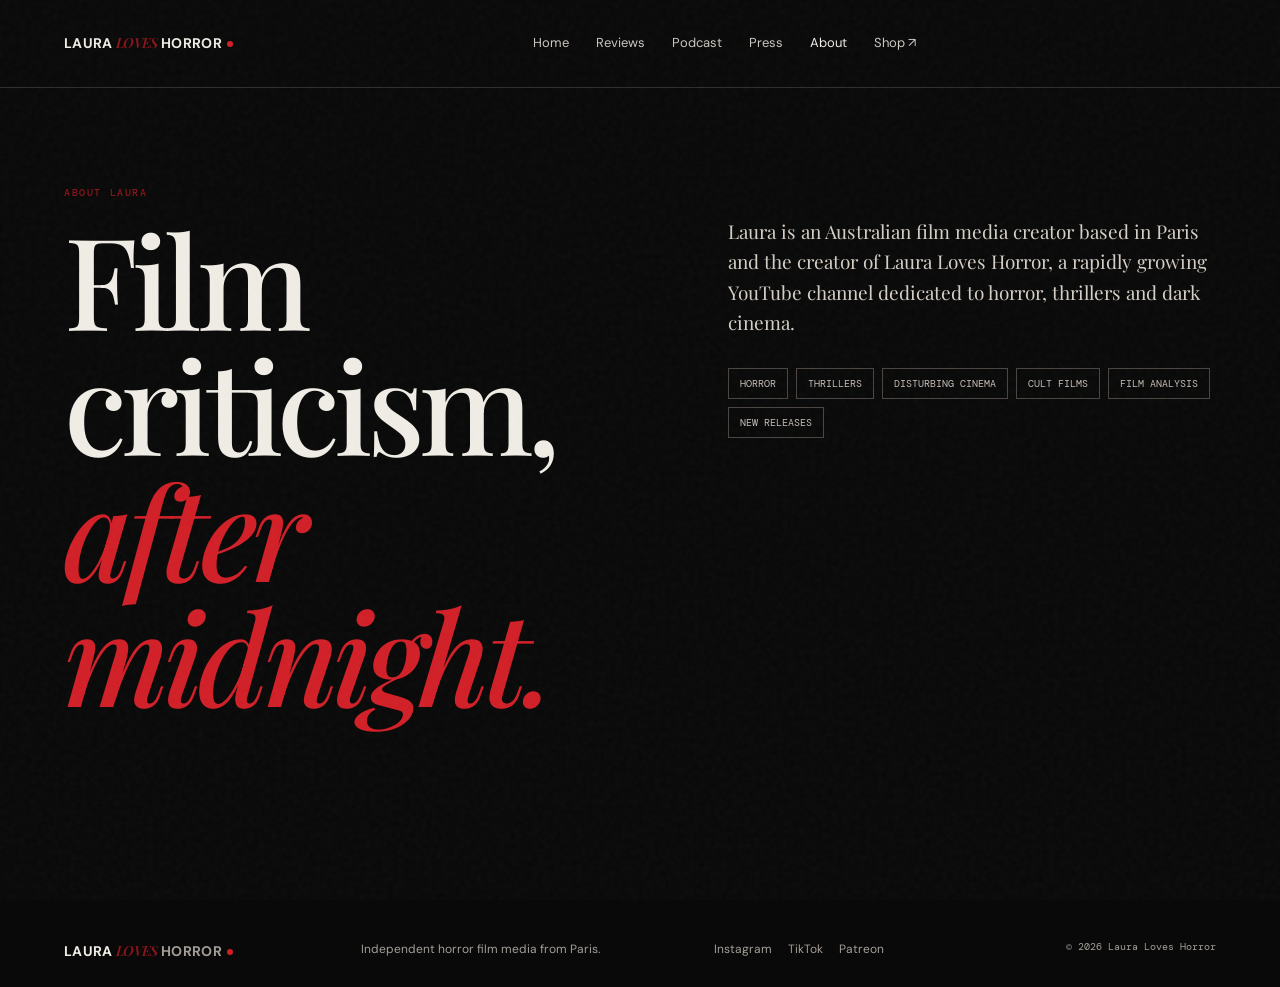
==== about.html @ fd64db57 "Add new site pages and review updates" ====
<!doctype html><html lang="en"><head><meta charset="UTF-8"/><meta name="viewport" content="width=device-width,initial-scale=1.0"/><meta name="theme-color" content="#090909"/><title>About Laura | Laura Loves Horror</title><link rel="preconnect" href="https://fonts.googleapis.com"/><link rel="preconnect" href="https://fonts.gstatic.com" crossorigin/><link href="https://fonts.googleapis.com/css2?family=DM+Mono:wght@400;500&family=DM+Sans:opsz,wght@9..40,400;9..40,500;9..40,600;9..40,700&family=Playfair+Display:ital,wght@0,500;0,600;0,700;1,500&display=swap" rel="stylesheet"/><link rel="stylesheet" href="styles.css"/><link rel="stylesheet" href="extra.css"/><link rel="stylesheet" href="updates.css"/></head><body><div class="grain"></div><header class="site-header page-header"><a href="index.html" class="brand"><span class="brand-laura">LAURA</span> <span class="brand-loves">LOVES</span> HORROR<i></i></a><button class="menu-toggle" aria-label="Open menu" aria-expanded="false"><span></span><span></span></button><nav class="main-nav"><a href="index.html">Home</a><a href="reviews.html">Reviews</a><a href="podcast.html">Podcast</a><a href="press.html">Press</a><a class="active" href="about.html">About</a><a data-shop-link href="#">Shop ↗</a></nav></header><main class="page-main"><section class="about-page section-shell"><p class="eyebrow">About Laura</p><div class="about-page-grid"><h1>Film criticism,<br/><em>after midnight.</em></h1><div><p data-edit="about-bio">Laura is an Australian film media creator based in Paris and the creator of Laura Loves Horror, a rapidly growing YouTube channel dedicated to horror, thrillers and dark cinema.</p><div class="topic-list"><span>Horror</span><span>Thrillers</span><span>Disturbing cinema</span><span>Cult films</span><span>Film analysis</span><span>New releases</span></div></div></div></section></main><footer><a class="brand" href="index.html"><span class="brand-laura">LAURA</span> <span class="brand-loves">LOVES</span> HORROR<i></i></a><p>Independent horror film media from Paris.</p><div class="socials"><a href="https://www.instagram.com/lauraloveshorrors/" target="_blank" rel="noreferrer">Instagram</a><a href="https://www.tiktok.com/@lauraloveshorror" target="_blank" rel="noreferrer">TikTok</a><a href="https://www.patreon.com/cw/LauraLovesHorror" target="_blank" rel="noreferrer">Patreon</a></div><small>© 2026 Laura Loves Horror</small></footer><script type="module" src="app.js"></script></body></html>
---- styles.css ----
:root{--ink:#090909;--charcoal:#121212;--line:#302d2d;--paper:#f0ede6;--muted:#a39e97;--red:#bb1219;--red-hot:#d21f27;--serif:'Playfair Display',Georgia,serif;--sans:'DM Sans',Arial,sans-serif;--mono:'DM Mono',monospace}*{box-sizing:border-box}html{scroll-behavior:smooth}body{margin:0;background:var(--ink);color:var(--paper);font:16px/1.55 var(--sans)}a{color:inherit;text-decoration:none}.grain{position:fixed;inset:0;pointer-events:none;z-index:10;opacity:.045;background-image:url("data:image/svg+xml,%3Csvg viewBox='0 0 180 180' xmlns='http://www.w3.org/2000/svg'%3E%3Cfilter id='n'%3E%3CfeTurbulence type='fractalNoise' baseFrequency='.9' numOctaves='4' stitchTiles='stitch'/%3E%3C/filter%3E%3Crect width='100%25' height='100%25' filter='url(%23n)' opacity='.8'/%3E%3C/svg%3E")}.site-header{position:absolute;z-index:3;top:0;width:100%;height:88px;display:flex;align-items:center;padding:0 5vw;border-bottom:1px solid #ffffff26}.brand{font-weight:700;letter-spacing:.02em;font-size:14px;white-space:nowrap}.brand span{color:var(--red-hot)}.brand i{display:inline-block;width:6px;height:6px;background:var(--red-hot);border-radius:50%;margin:0 0 1px 5px}.main-nav{display:flex;gap:27px;margin:auto;font-size:13px}.main-nav a{color:#ccc7c0}.main-nav a:hover,.main-nav .active{color:var(--paper)}.header-contact{font-size:12px;text-transform:uppercase;letter-spacing:.09em;font-weight:600}.header-contact b{color:var(--red-hot);font-size:18px;margin-left:4px}.menu-toggle{display:none}.section-shell{padding:110px 5vw;max-width:1540px;margin:auto}.section-anchor{scroll-margin-top:0}.eyebrow{font:500 10px/1 var(--mono);text-transform:uppercase;letter-spacing:.16em;color:var(--red-hot);margin:0 0 18px}h1,h2{font-family:var(--serif);font-weight:500;line-height:.98;letter-spacing:-.045em;margin:0}h1{font-size:clamp(64px,10vw,157px)}h1 em,h2 em{font-style:italic;color:var(--red-hot)}h2{font-size:clamp(40px,5.4vw,76px)}.hero{height:min(850px,100svh);min-height:680px;position:relative;overflow:hidden;display:flex;align-items:center}.hero-image{position:absolute;inset:0;background:linear-gradient(90deg,#070707 10%,#08080800 66%),linear-gradient(0deg,#090909 0%,transparent 27%),url('https://images.unsplash.com/photo-1509281373149-e957c6296406?auto=format&fit=crop&w=2000&q=85') center/cover;filter:saturate(.4) contrast(1.13)}.hero-shade{position:absolute;inset:0;background:radial-gradient(circle at 60% 54%,#a1171b2e,transparent 29%)}.hero-content{position:relative;z-index:1;margin-left:10.5vw;max-width:690px;padding-top:85px}.hero-tagline{font:500 clamp(20px,2vw,28px)/1.15 var(--serif);margin:25px 0}.hero-copy{color:#c9c3bb;max-width:440px;font-size:15px;line-height:1.6}.button-row{display:flex;gap:12px;margin-top:32px}.button{display:inline-flex;align-items:center;justify-content:center;gap:20px;min-height:48px;padding:0 19px;text-transform:uppercase;letter-spacing:.1em;font-size:10px;font-weight:700;border:1px solid transparent;transition:.2s}.button span{font-size:18px;font-weight:400}.button-primary{background:var(--red-hot);color:#fff}.button-primary:hover{background:#ec252d;transform:translateY(-2px)}.button-ghost{border-color:#ffffff66}.button-ghost:hover,.button-outline:hover{border-color:var(--red-hot);color:var(--red-hot)}.button-outline{border-color:#625a56}.hero-side-note{position:absolute;z-index:1;right:5vw;bottom:110px;border-left:1px solid var(--red-hot);padding:3px 0 4px 15px;width:140px;font-size:12px}.hero-side-note span{font:10px var(--mono);color:var(--red-hot);display:block;margin-bottom:7px}.hero-side-note b{font-weight:500;line-height:1.4}.scroll-cue{position:absolute;bottom:28px;left:5vw;z-index:1;text-transform:uppercase;font:10px var(--mono);letter-spacing:.11em;color:#b0aaa1}.scroll-cue span{font-size:17px;color:var(--red-hot);margin-left:10px}.section-top{display:flex;justify-content:space-between;align-items:end;margin-bottom:45px}.text-link{font-size:11px;text-transform:uppercase;letter-spacing:.1em;font-weight:700;border-bottom:1px solid var(--red-hot);padding-bottom:7px}.text-link span{color:var(--red-hot);font-size:17px;margin-left:10px}.video-grid{display:grid;grid-template-columns:1.3fr 1fr 1fr;gap:18px}.video-card{position:relative;min-height:300px;overflow:hidden;background:#25201f;padding:22px;display:flex;flex-direction:column;justify-content:end}.video-card:first-child{min-height:420px}.video-card::before{content:"";position:absolute;inset:0;background:linear-gradient(0deg,#050505ee,transparent 62%),var(--image) center/cover;filter:grayscale(.4);transition:.45s}.video-card:hover::before{transform:scale(1.04);filter:grayscale(0)}.card-content{position:relative}.video-meta,.review-meta{color:var(--red-hot);font:10px var(--mono);letter-spacing:.08em;text-transform:uppercase}.video-card h3{font:500 24px/1.1 var(--serif);margin:10px 0 0;max-width:330px}.video-card:not(:first-child) h3{font-size:19px}.play{position:absolute;top:18px;right:18px;width:39px;height:39px;border:1px solid #fff7;border-radius:50%;display:grid;place-items:center;padding-left:2px;z-index:1}.reviews-panel{background:var(--charcoal);border-top:1px solid #242121}.feature-review{min-height:520px;display:grid;grid-template-columns:36% 1fr;background:#1a1818}.review-art{position:relative;overflow:hidden;background:var(--image) center/cover}.review-art:after{content:"";position:absolute;inset:0;background:linear-gradient(90deg,transparent,#1a1818)}.review-content{padding:65px 8%;align-self:center;max-width:680px}.review-content h3{font:500 clamp(43px,5vw,70px)/1 var(--serif);margin:16px 0}.rating{color:var(--red-hot);font:18px var(--serif);margin:20px 0}.rating small{font:10px var(--mono);color:var(--muted);text-transform:uppercase;letter-spacing:.1em;margin-left:10px}.review-content p{color:#c1bbb4;max-width:540px}.review-content .button{margin-top:16px}.recommendations{padding-bottom:120px}.intro-note{max-width:280px;color:var(--muted);font-size:14px}.recommendation-grid{display:grid;grid-template-columns:repeat(4,1fr);gap:14px;margin-bottom:34px}.recommendation-card{border-top:1px solid #4c4441;padding:17px 0 24px;position:relative}.recommendation-card .number{font:10px var(--mono);color:var(--red-hot)}.recommendation-card h3{font:500 25px/1.06 var(--serif);margin:42px 0 8px}.recommendation-card p{font-size:12px;color:var(--muted);margin:0}.rec-visual{height:164px;margin-top:20px;background:var(--image) center/cover;filter:grayscale(.45) contrast(1.1);transition:.3s}.recommendation-card:hover .rec-visual{filter:grayscale(0)}.about-banner{min-height:530px;background:#a51419;position:relative;overflow:hidden;display:grid;grid-template-columns:40% 1fr;isolation:isolate}.about-image{background:linear-gradient(90deg,#a5141960,#a5141900),url('https://images.unsplash.com/photo-1534528741775-53994a69daeb?auto=format&fit=crop&w=1000&q=85') center 27%/cover;filter:grayscale(1) contrast(1.25)}.about-copy{padding:85px 10%;z-index:1;max-width:650px}.about-copy .eyebrow{color:#180707}.about-copy h2{font-size:clamp(48px,6vw,82px)}.about-copy h2 em{color:#180707}.about-copy>p{max-width:500px}.about-copy .text-link{border-color:#250606}.about-copy .text-link span{color:#210707}.big-word{position:absolute;font:500 32vw/.7 var(--serif);right:-1.5vw;bottom:-2vw;color:#ffffff0d;letter-spacing:-.1em;z-index:-1}.youtube-section{background:#080808 url("data:image/svg+xml,%3Csvg viewBox='0 0 100 100' xmlns='http://www.w3.org/2000/svg'%3E%3Cpath d='M0 50h100M50 0v100' stroke='%23fff' stroke-opacity='.035'/%3E%3C/svg%3E");border-bottom:1px solid #292525}.youtube-intro{display:grid;grid-template-columns:1fr .58fr;gap:60px;align-items:end}.youtube-intro p{color:var(--muted);max-width:360px;margin:0}.youtube-intro .button{justify-self:start;margin-top:12px}.stats{display:grid;grid-template-columns:repeat(3,1fr);border-top:1px solid var(--line);margin-top:70px}.stats div{padding:28px 0;border-right:1px solid var(--line)}.stats div+div{padding-left:10%}.stats strong{display:block;font:500 clamp(40px,5vw,66px)/1 var(--serif);color:var(--red-hot)}.stats span{display:block;font:10px var(--mono);text-transform:uppercase;color:var(--muted);letter-spacing:.08em;margin-top:11px}.press-section{background:#f0ede6;color:#141313}.press-layout{display:grid;grid-template-columns:1fr 1fr;gap:11vw}.press-layout h2 em{color:var(--red)}.press-copy{max-width:480px;margin:30px 0;color:#554f49}.performance{padding-top:6px}.performance .eyebrow{color:var(--red)}.performance>div{border-top:1px solid #c7c0b7;padding:21px 0;display:flex;gap:27px;align-items:baseline}.performance b{font:500 43px/1 var(--serif);color:var(--red)}.performance span{font-size:13px;max-width:215px}.audience-line{font:10px var(--mono);line-height:1.7;text-transform:uppercase;letter-spacing:.08em;margin-top:38px}.audience-line span{color:#776e66}.events{border-bottom:1px solid var(--line)}.event-list{display:grid;grid-template-columns:1fr 1fr}.event{padding:30px 18px 30px 0;border-top:1px solid var(--line);display:grid;grid-template-columns:70px 1fr 80px;gap:15px}.event:nth-child(even){padding-left:18px;border-left:1px solid var(--line)}.event time{font:10px var(--mono);color:var(--red-hot)}.event h3{font:500 24px/1.05 var(--serif);margin:0 0 8px}.event p{font-size:12px;color:var(--muted);margin:0}.event .arrow{color:var(--red-hot);justify-self:end;font-size:20px}.about-page{padding-top:100px;padding-bottom:100px}.about-page-grid{display:grid;grid-template-columns:1.1fr 1fr;gap:10vw}.about-page-grid>div>p{font:19px/1.6 var(--serif);margin:0;color:#d5cfc6}.topic-list{display:flex;flex-wrap:wrap;gap:8px;margin-top:30px}.topic-list span{border:1px solid #4b4541;padding:8px 11px;font:10px var(--mono);text-transform:uppercase;color:#c6bdb6}.contact-section{background:#191616}.contact-layout{display:grid;grid-template-columns:.9fr 1.1fr;gap:12vw}.contact-layout>div>p:not(.eyebrow){color:var(--muted);max-width:350px;margin:28px 0}.email{font:500 17px var(--serif);border-bottom:1px solid var(--red-hot);padding-bottom:6px}.email span{color:var(--red-hot)}.contact-form{display:grid;grid-template-columns:1fr 1fr;gap:22px 18px}.contact-form label{font:10px var(--mono);text-transform:uppercase;letter-spacing:.08em;color:var(--muted)}.contact-form input,.contact-form select,.contact-form textarea{width:100%;border:0;border-bottom:1px solid #4d4642;background:transparent;color:var(--paper);font:14px var(--sans);padding:13px 0 10px;outline:none;border-radius:0}.contact-form select option{background:#191616}.contact-form textarea{height:74px;resize:vertical}.contact-form input:focus,.contact-form select:focus,.contact-form textarea:focus{border-color:var(--red-hot)}.full{grid-column:1/-1}.contact-form .button{justify-self:start;margin-top:6px}footer{padding:40px 5vw 24px;display:grid;grid-template-columns:1fr 1.2fr 1.2fr auto;align-items:start;gap:20px;color:var(--muted);font-size:12px}footer p{margin:0}.socials{display:flex;gap:16px}.socials a:hover{color:var(--red-hot)}footer small{font:10px var(--mono);white-space:nowrap}@media(max-width:760px){.site-header{height:68px;padding:0 20px}.main-nav,.header-contact{display:none}.menu-toggle{display:flex;margin-left:auto;width:33px;height:33px;align-items:center;justify-content:center;gap:5px;flex-direction:column;background:transparent;border:0}.menu-toggle span{display:block;height:1px;background:var(--paper);width:22px}.main-nav.open{display:flex;position:absolute;top:68px;left:0;width:100%;padding:22px 20px;background:#111;flex-direction:column;gap:18px;border-bottom:1px solid var(--line)}.hero{min-height:630px}.hero-content{margin-left:20px;padding-top:64px;margin-right:20px}.hero-side-note{display:none}.hero-copy{font-size:14px}.button-row{flex-wrap:wrap}.section-shell{padding:72px 20px}.section-top{gap:20px;align-items:end;margin-bottom:29px}.section-top .text-link{white-space:nowrap}.video-grid{grid-template-columns:1fr;gap:10px}.video-card,.video-card:first-child{min-height:275px}.video-card h3,.video-card:not(:first-child) h3{font-size:24px}.reviews-heading .text-link{display:none}.feature-review{grid-template-columns:1fr;min-height:0}.review-art{height:270px}.review-art:after{background:linear-gradient(0deg,#1a1818,transparent)}.review-content{padding:38px 26px 42px}.recommendations{padding-bottom:72px}.recommendations .section-top{display:block}.intro-note{margin-top:23px}.recommendation-grid{grid-template-columns:1fr 1fr;gap:10px}.recommendation-card h3{font-size:21px;margin-top:32px}.rec-visual{height:118px}.about-banner{grid-template-columns:1fr;min-height:610px}.about-image{height:250px}.about-copy{padding:53px 20px}.big-word{font-size:54vw;bottom:0}.youtube-intro{grid-template-columns:1fr;gap:20px}.youtube-intro .button{margin-top:3px}.stats{margin-top:48px;grid-template-columns:1fr}.stats div,.stats div+div{padding:19px 0;border-right:0;border-bottom:1px solid var(--line);padding-left:0}.stats strong{font-size:46px}.press-layout,.about-page-grid,.contact-layout{grid-template-columns:1fr;gap:46px}.press-layout{gap:52px}.events .section-top .text-link{display:none}.event-list{grid-template-columns:1fr}.event:nth-child(even){padding-left:0;border-left:0}.event{grid-template-columns:55px 1fr 22px}.about-page{padding-top:73px;padding-bottom:73px}.about-page-grid>div>p{font-size:17px}.contact-layout{gap:45px}.contact-form{grid-template-columns:1fr}.contact-form .full{grid-column:auto}footer{padding:35px 20px 25px;grid-template-columns:1fr 1fr;gap:20px}footer p{grid-column:1/-1}.socials{grid-column:1/-1;flex-wrap:wrap}footer small{grid-column:1/-1}.scroll-cue{left:20px}.hero-image{background-position:57% center}}
---- extra.css ----
.review-archive{border-bottom:1px solid var(--line)}.search{border-bottom:1px solid #554e49;display:flex;align-items:center;gap:9px;padding-bottom:8px;width:235px;color:var(--red-hot)}.search input{width:100%;background:transparent;border:0;outline:0;color:var(--paper);font:13px var(--sans)}.search input::placeholder{color:#817a73}.filter-row{display:flex;gap:8px;flex-wrap:wrap;margin-bottom:31px}.filter{border:1px solid #48413d;background:transparent;color:#c8c1bb;padding:8px 10px;font:10px var(--mono);text-transform:uppercase;letter-spacing:.04em;cursor:pointer;transition:.2s}.filter:hover,.filter.active{color:#fff;border-color:var(--red-hot);background:var(--red-hot)}.review-grid{display:grid;grid-template-columns:repeat(4,1fr);gap:14px}.archive-card{min-height:305px;padding:18px;display:flex;flex-direction:column;justify-content:end;position:relative;overflow:hidden;background:#1b1b1b}.archive-card:before{content:"";position:absolute;inset:0;background:linear-gradient(0deg,#090909f5,transparent 80%),var(--image) center/cover;filter:grayscale(.5);transition:.25s}.archive-card:hover:before{transform:scale(1.04);filter:grayscale(0)}.archive-card>*{position:relative}.archive-card .review-meta{margin:0}.archive-card h3{font:500 25px/1.05 var(--serif);margin:8px 0}.archive-card .rating{margin:0;font-size:14px}.watchlist-archive{background:#151313;border-top:1px solid #2c2725;border-bottom:1px solid #2c2725}.archive-intro{max-width:255px;color:var(--muted);font-size:13px;margin:0}.watchlist-grid{display:grid;grid-template-columns:repeat(3,1fr);border-top:1px solid #514945}.watchlist{padding:28px 20px 31px 0;border-bottom:1px solid #514945;min-height:210px;display:flex;flex-direction:column}.watchlist:nth-child(3n+2),.watchlist:nth-child(3n){padding-left:20px;border-left:1px solid #514945}.watchlist span{color:var(--red-hot);font:10px var(--mono)}.watchlist h3{font:500 29px/1.06 var(--serif);margin:32px 0 12px}.watchlist p{font-size:12px;color:var(--muted);margin:0;max-width:260px}@media(max-width:760px){.search{width:170px}.review-grid{grid-template-columns:1fr 1fr;gap:10px}.archive-card{min-height:240px;padding:13px}.archive-card h3{font-size:21px}.watchlist-grid{grid-template-columns:1fr}.watchlist,.watchlist:nth-child(3n+2),.watchlist:nth-child(3n){padding:23px 0;border-left:0;min-height:0}.watchlist h3{font-size:25px;margin:20px 0 9px}.archive-intro{display:none}}
.hero-image{background:#090909!important}.hero-shade{background:radial-gradient(circle at 82% 42%,#4d080c28,transparent 30%)!important}.video-grid{grid-template-columns:1.35fr 1fr 1fr}.video-embed{min-height:420px;background:#100d0d;border-top:2px solid #751015;display:flex;flex-direction:column}.video-embed iframe{width:100%;aspect-ratio:16/9;border:0;background:#000}.embed-caption{padding:18px 20px;display:flex;justify-content:space-between;align-items:center;margin-top:auto}.embed-caption .video-meta{margin:0}.embed-caption a{font:10px var(--mono);color:var(--paper);text-transform:uppercase;letter-spacing:.08em}.embed-caption a span{color:#8c151b;font-size:16px}.plain-video{background:#151313!important;border-top:1px solid #543235}.plain-video:before{display:none}.plain-video:nth-child(3){background:linear-gradient(145deg,#151313 0%,#240b0d 100%)!important}.plain-video:hover{background:#211517!important}.plain-video .play{border-color:#8c151b;color:#8c151b}.rec-visual{background:linear-gradient(145deg,#171313,#2b0d10)!important;filter:none!important}.rec-visual:after{content:'LLH';display:grid;place-items:center;height:100%;color:#7b1218;font:500 39px var(--serif);letter-spacing:-.1em}.archive-card{background:#151313!important;border-top:1px solid #4f2e30}.archive-card:before{display:none}.archive-card:nth-child(4n+2){background:#1d1011!important}.archive-card:nth-child(4n+3){background:#120f0f!important}.archive-card:nth-child(4n+4){background:#200d0f!important}.about-banner{background:#6b0d11}.about-image{filter:grayscale(1) contrast(1.25) brightness(.7)}.button-primary{background:#8c151b}.button-primary:hover{background:#a91a21}.filter:hover,.filter.active{border-color:#8c151b;background:#8c151b}.brand span,.eyebrow,.video-meta,.review-meta,.number,.watchlist span,.event time{color:#8c151b}.text-link span,.header-contact b,.scroll-cue span,.play,.event .arrow,.email span{color:#8c151b}.text-link,.email{border-color:#8c151b}.hero-side-note{border-color:#8c151b}.stats strong{color:#8c151b}@media(max-width:760px){.video-grid{grid-template-columns:1fr}.video-embed{min-height:0}.embed-caption{padding:14px}.embed-caption a{font-size:9px}.video-embed iframe{min-height:auto}}
.public-stat{grid-template-columns:220px;max-width:360px}.public-stat div{border-right:0}.podcast-section{background:#6b0d11;color:#f0ede6}.podcast-layout{display:grid;grid-template-columns:1.2fr .8fr;gap:10vw;align-items:end;min-height:410px}.podcast-kicker{font:12px var(--mono);text-transform:uppercase;letter-spacing:.1em;margin:0 0 18px}.podcast-section h2{font-size:clamp(54px,7vw,105px)}.podcast-section h2 em{color:#1a0708}.podcast-note{border-left:1px solid #2a0708;padding-left:23px;display:flex;flex-direction:column;gap:24px}.podcast-note>span:first-child{font:10px var(--mono);color:#250708}.podcast-note p{font:21px/1.4 var(--serif);margin:0}.coming-soon{font:10px var(--mono);letter-spacing:.15em;text-transform:uppercase;color:#240708}.shop-link{color:#e5ddd5!important}.shop-link:hover{color:#8c151b!important}@media(max-width:760px){.public-stat{grid-template-columns:1fr;max-width:none}.podcast-layout{grid-template-columns:1fr;gap:50px;min-height:0}.podcast-note{padding-left:17px}.podcast-note p{font-size:18px}}
---- updates.css ----
/* Personal portrait and final identity refinements. */
.about-image{background:linear-gradient(90deg,#6b0d1133,#6b0d1100),url('laura-portrait.png') center 28%/cover!important;filter:grayscale(1) contrast(1.13) brightness(.78)!important}.collaborate{color:#8c151b;font-size:clamp(58px,6vw,88px)}@media(max-width:760px){.about-image{background-position:center 22%!important}.collaborate{font-size:clamp(54px,15vw,72px)}}
.brand .brand-laura{color:var(--paper)}.brand .brand-loves{color:#8c151b}
/* 2026 editorial site update */
.brand .brand-loves{font-family:var(--serif);font-style:italic;font-weight:600;letter-spacing:-.04em}.page-header{position:relative;background:#090909}.page-main{min-height:65vh}.hero-image{background:#090909!important}.hero-portrait{position:absolute;inset:88px auto 0 5vw;width:31vw;background:linear-gradient(90deg,#090909 0%,transparent 28%),linear-gradient(0deg,#090909 0%,transparent 35%),url('laura-portrait.png') center top/cover no-repeat;filter:grayscale(1) contrast(1.08) brightness(.68);opacity:.56;mix-blend-mode:screen}.hero-content{margin-left:41vw;max-width:660px}.hero-shade{background:radial-gradient(circle at 72% 50%,#4d080c28,transparent 31%)!important}.review-archive{background:#090909;min-height:75vh}.archive-card:before{display:block;background:linear-gradient(0deg,#090909f2 0%,#09090916 72%),var(--image) center/cover!important;filter:grayscale(.35) contrast(1.05)!important}.archive-card:hover:before{filter:grayscale(0)!important}.letterboxd-callout{border-top:1px solid #463a38;margin-top:58px;padding-top:32px;display:flex;align-items:center;justify-content:space-between;gap:25px}.letterboxd-callout p{font:500 clamp(22px,3vw,35px)/1.1 var(--serif);margin:0;max-width:520px}.letterboxd-callout strong{color:#8c151b;font-weight:500}.podcast-page{min-height:calc(100vh - 88px);display:flex;align-items:center}.podcast-page h1{font-size:clamp(60px,9vw,140px)}.press-section .section-shell{min-height:calc(100vh - 88px);align-content:center}.about-page{min-height:calc(100vh - 88px)}@media(max-width:760px){.hero-portrait{inset:68px auto auto 0;width:67vw;height:325px;opacity:.31}.hero-content{margin-left:20px;margin-right:20px;padding-top:270px}.hero{height:auto;min-height:725px}.letterboxd-callout{display:block}.letterboxd-callout .button{margin-top:22px}.podcast-page{min-height:calc(100vh - 68px)}.press-section .section-shell,.about-page{min-height:0}}
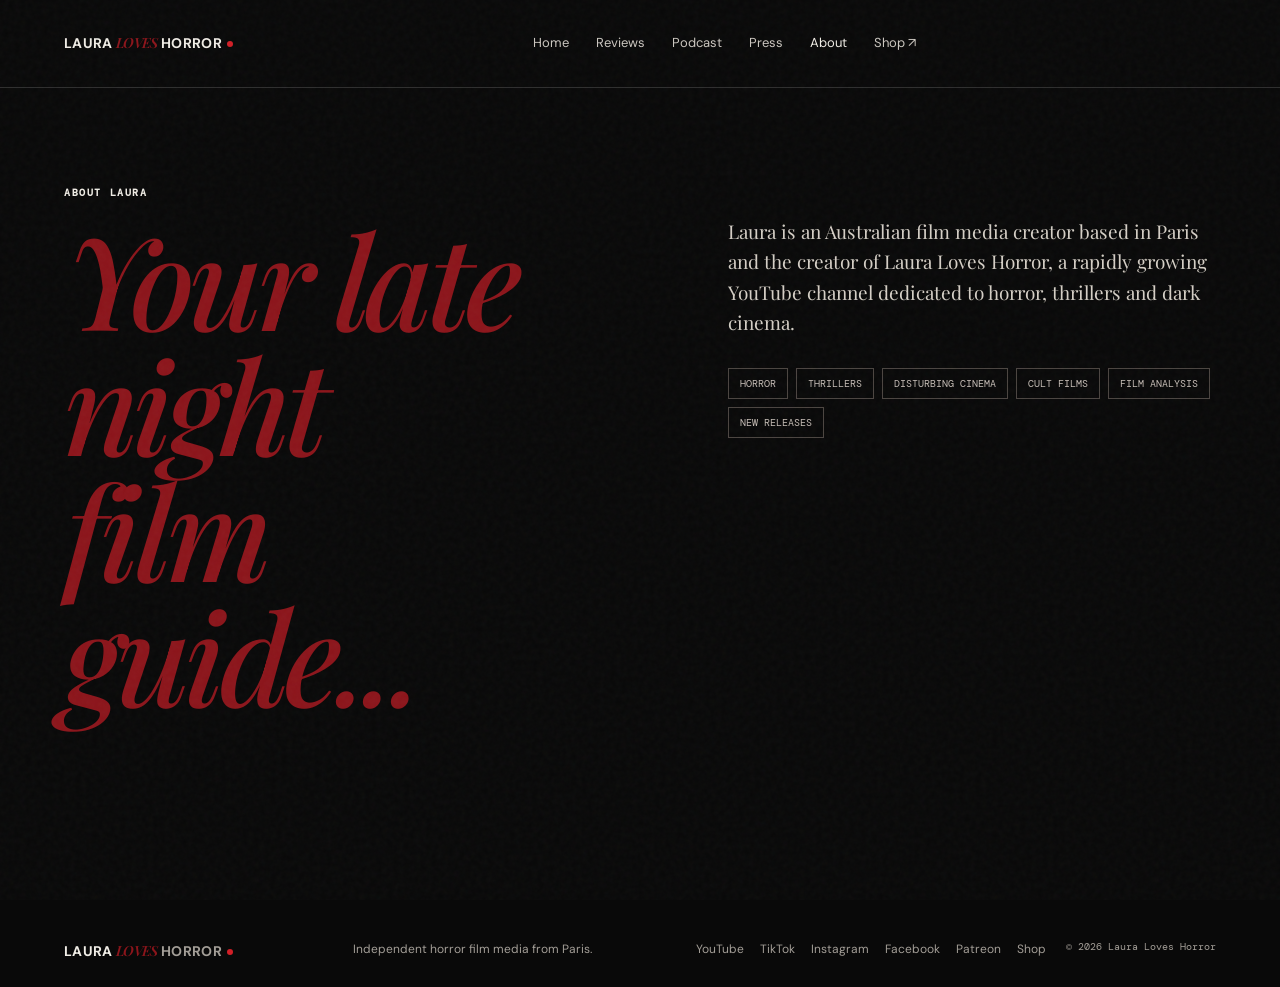
==== commit 042e67fa: "website updates" ====
--- a/about.html
+++ b/about.html
@@ -1 +1 @@
-<!doctype html><html lang="en"><head><meta charset="UTF-8"/><meta name="viewport" content="width=device-width,initial-scale=1.0"/><meta name="theme-color" content="#090909"/><title>About Laura | Laura Loves Horror</title><link rel="preconnect" href="https://fonts.googleapis.com"/><link rel="preconnect" href="https://fonts.gstatic.com" crossorigin/><link href="https://fonts.googleapis.com/css2?family=DM+Mono:wght@400;500&family=DM+Sans:opsz,wght@9..40,400;9..40,500;9..40,600;9..40,700&family=Playfair+Display:ital,wght@0,500;0,600;0,700;1,500&display=swap" rel="stylesheet"/><link rel="stylesheet" href="styles.css"/><link rel="stylesheet" href="extra.css"/><link rel="stylesheet" href="updates.css"/></head><body><div class="grain"></div><header class="site-header page-header"><a href="index.html" class="brand"><span class="brand-laura">LAURA</span> <span class="brand-loves">LOVES</span> HORROR<i></i></a><button class="menu-toggle" aria-label="Open menu" aria-expanded="false"><span></span><span></span></button><nav class="main-nav"><a href="index.html">Home</a><a href="reviews.html">Reviews</a><a href="podcast.html">Podcast</a><a href="press.html">Press</a><a class="active" href="about.html">About</a><a data-shop-link href="#">Shop ↗</a></nav></header><main class="page-main"><section class="about-page section-shell"><p class="eyebrow">About Laura</p><div class="about-page-grid"><h1>Film criticism,<br/><em>after midnight.</em></h1><div><p data-edit="about-bio">Laura is an Australian film media creator based in Paris and the creator of Laura Loves Horror, a rapidly growing YouTube channel dedicated to horror, thrillers and dark cinema.</p><div class="topic-list"><span>Horror</span><span>Thrillers</span><span>Disturbing cinema</span><span>Cult films</span><span>Film analysis</span><span>New releases</span></div></div></div></section></main><footer><a class="brand" href="index.html"><span class="brand-laura">LAURA</span> <span class="brand-loves">LOVES</span> HORROR<i></i></a><p>Independent horror film media from Paris.</p><div class="socials"><a href="https://www.instagram.com/lauraloveshorrors/" target="_blank" rel="noreferrer">Instagram</a><a href="https://www.tiktok.com/@lauraloveshorror" target="_blank" rel="noreferrer">TikTok</a><a href="https://www.patreon.com/cw/LauraLovesHorror" target="_blank" rel="noreferrer">Patreon</a></div><small>© 2026 Laura Loves Horror</small></footer><script type="module" src="app.js"></script></body></html>
+<!doctype html><html lang="en"><head><meta charset="UTF-8"/><meta name="viewport" content="width=device-width,initial-scale=1.0"/><meta name="theme-color" content="#090909"/><title>About Laura | Laura Loves Horror</title><link rel="preconnect" href="https://fonts.googleapis.com"/><link rel="preconnect" href="https://fonts.gstatic.com" crossorigin/><link href="https://fonts.googleapis.com/css2?family=DM+Mono:wght@400;500&family=DM+Sans:opsz,wght@9..40,400;9..40,500;9..40,600;9..40,700&family=Playfair+Display:ital,wght@0,500;0,600;0,700;1,500&display=swap" rel="stylesheet"/><link rel="stylesheet" href="styles.css"/><link rel="stylesheet" href="extra.css"/><link rel="stylesheet" href="updates.css"/></head><body><div class="grain"></div><header class="site-header page-header"><a href="index.html" class="brand"><span class="brand-laura">LAURA</span> <span class="brand-loves">LOVES</span> HORROR<i></i></a><button class="menu-toggle" aria-label="Open menu" aria-expanded="false"><span></span><span></span></button><nav class="main-nav"><a href="index.html">Home</a><a href="reviews.html">Reviews</a><a href="podcast.html">Podcast</a><a href="press.html">Press</a><a class="active" href="about.html">About</a><a data-shop-link href="#">Shop ↗</a></nav></header><main class="page-main"><section class="about-page section-shell"><p class="eyebrow about-label">About Laura</p><div class="about-page-grid"><h1 class="about-headline"><em>Your late night<br/>film guide...</em></h1><div><p data-edit="about-bio">Laura is an Australian film media creator based in Paris and the creator of Laura Loves Horror, a rapidly growing YouTube channel dedicated to horror, thrillers and dark cinema.</p><div class="topic-list"><span>Horror</span><span>Thrillers</span><span>Disturbing cinema</span><span>Cult films</span><span>Film analysis</span><span>New releases</span></div></div></div></section></main><footer><a class="brand" href="index.html"><span class="brand-laura">LAURA</span> <span class="brand-loves">LOVES</span> HORROR<i></i></a><p>Independent horror film media from Paris.</p><div class="socials"><a href="https://www.instagram.com/lauraloveshorrors/" target="_blank" rel="noreferrer">Instagram</a><a href="https://www.tiktok.com/@lauraloveshorror" target="_blank" rel="noreferrer">TikTok</a><a href="https://www.patreon.com/cw/LauraLovesHorror" target="_blank" rel="noreferrer">Patreon</a></div><small>© 2026 Laura Loves Horror</small></footer><script type="module" src="app.js"></script></body></html>
--- a/updates.css
+++ b/updates.css
@@ -3,3 +3,11 @@
 .brand .brand-laura{color:var(--paper)}.brand .brand-loves{color:#8c151b}
 /* 2026 editorial site update */
 .brand .brand-loves{font-family:var(--serif);font-style:italic;font-weight:600;letter-spacing:-.04em}.page-header{position:relative;background:#090909}.page-main{min-height:65vh}.hero-image{background:#090909!important}.hero-portrait{position:absolute;inset:88px auto 0 5vw;width:31vw;background:linear-gradient(90deg,#090909 0%,transparent 28%),linear-gradient(0deg,#090909 0%,transparent 35%),url('laura-portrait.png') center top/cover no-repeat;filter:grayscale(1) contrast(1.08) brightness(.68);opacity:.56;mix-blend-mode:screen}.hero-content{margin-left:41vw;max-width:660px}.hero-shade{background:radial-gradient(circle at 72% 50%,#4d080c28,transparent 31%)!important}.review-archive{background:#090909;min-height:75vh}.archive-card:before{display:block;background:linear-gradient(0deg,#090909f2 0%,#09090916 72%),var(--image) center/cover!important;filter:grayscale(.35) contrast(1.05)!important}.archive-card:hover:before{filter:grayscale(0)!important}.letterboxd-callout{border-top:1px solid #463a38;margin-top:58px;padding-top:32px;display:flex;align-items:center;justify-content:space-between;gap:25px}.letterboxd-callout p{font:500 clamp(22px,3vw,35px)/1.1 var(--serif);margin:0;max-width:520px}.letterboxd-callout strong{color:#8c151b;font-weight:500}.podcast-page{min-height:calc(100vh - 88px);display:flex;align-items:center}.podcast-page h1{font-size:clamp(60px,9vw,140px)}.press-section .section-shell{min-height:calc(100vh - 88px);align-content:center}.about-page{min-height:calc(100vh - 88px)}@media(max-width:760px){.hero-portrait{inset:68px auto auto 0;width:67vw;height:325px;opacity:.31}.hero-content{margin-left:20px;margin-right:20px;padding-top:270px}.hero{height:auto;min-height:725px}.letterboxd-callout{display:block}.letterboxd-callout .button{margin-top:22px}.podcast-page{min-height:calc(100vh - 68px)}.press-section .section-shell,.about-page{min-height:0}}
+.letterboxd-action{display:flex;align-items:center;gap:15px;flex-shrink:0}.letterboxd-action img{width:78px;height:78px;border-radius:50%;object-fit:cover}@media(max-width:760px){.letterboxd-action{margin-top:22px}.letterboxd-callout .button{margin-top:0}.letterboxd-action img{width:62px;height:62px}}
+.podcast-section .eyebrow{color:#170405;font-weight:700}.podcast-note>span:first-child,.coming-soon{font-weight:700;color:#170405}.about-label{color:var(--paper)!important;font-weight:700}.about-headline,.about-headline em{color:#8c151b!important;font-style:normal}
+.letterboxd-handle{color:#8c151b;font-weight:500}.letterboxd-handle:hover{text-decoration:underline;text-underline-offset:5px}
+.hero-portrait{inset:88px 5vw 0 auto;background:linear-gradient(270deg,#090909 0%,transparent 28%),linear-gradient(0deg,#090909 0%,transparent 35%),url('laura-portrait.png') center top/cover no-repeat}.hero-content{margin-left:10.5vw}@media(max-width:760px){.hero-portrait{inset:68px 0 auto auto}.hero-content{margin-left:20px}}
+.collaborate{color:var(--red-hot)}
+.hero-side-note{display:none}
+.about-headline em{font-style:italic}
+.review-detail{max-width:1120px;padding-top:78px}.review-detail>.text-link{display:inline-block;margin-bottom:82px}.review-detail>h1{font-size:clamp(58px,9vw,130px);margin:17px 0 25px}.review-detail-meta{display:flex;gap:35px;align-items:center;color:var(--muted);font:11px var(--mono);text-transform:uppercase;letter-spacing:.08em;margin-bottom:45px}.review-detail-meta .rating{margin:0}.review-detail-image{height:min(56vw,580px);background:linear-gradient(0deg,#09090924,#09090924),url('https://images.unsplash.com/photo-1517604931442-7e0c8ed2963c?auto=format&fit=crop&w=1600&q=85') center/cover}.review-detail-copy{max-width:680px;margin:58px auto 0;color:#c9c3bb;font-size:17px}.review-detail-copy .lede{font:500 28px/1.25 var(--serif);color:var(--paper)}.review-detail-copy .button{margin-top:18px}@media(max-width:760px){.review-detail{padding-top:48px}.review-detail>.text-link{margin-bottom:54px}.review-detail-meta{display:block;line-height:2.2}.review-detail-image{height:300px}.review-detail-copy{font-size:16px;margin-top:36px}.review-detail-copy .lede{font-size:23px}}
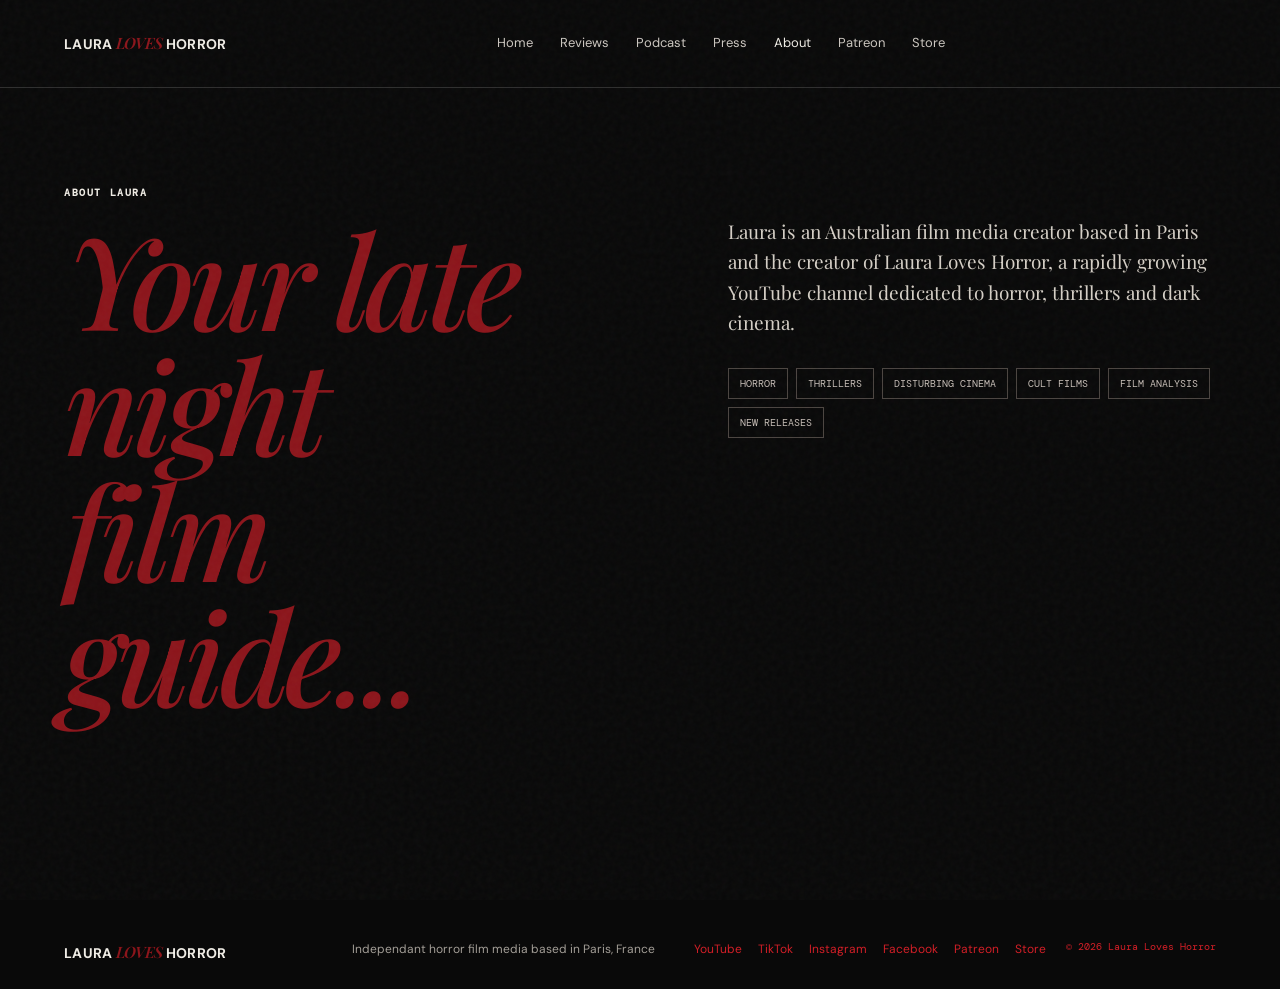
==== commit 333d6971: "update GA" ====
--- a/about.html
+++ b/about.html
@@ -1 +1,5 @@
-<!doctype html><html lang="en"><head><meta charset="UTF-8"/><meta name="viewport" content="width=device-width,initial-scale=1.0"/><meta name="theme-color" content="#090909"/><title>About Laura | Laura Loves Horror</title><link rel="preconnect" href="https://fonts.googleapis.com"/><link rel="preconnect" href="https://fonts.gstatic.com" crossorigin/><link href="https://fonts.googleapis.com/css2?family=DM+Mono:wght@400;500&family=DM+Sans:opsz,wght@9..40,400;9..40,500;9..40,600;9..40,700&family=Playfair+Display:ital,wght@0,500;0,600;0,700;1,500&display=swap" rel="stylesheet"/><link rel="stylesheet" href="styles.css"/><link rel="stylesheet" href="extra.css"/><link rel="stylesheet" href="updates.css"/></head><body><div class="grain"></div><header class="site-header page-header"><a href="index.html" class="brand"><span class="brand-laura">LAURA</span> <span class="brand-loves">LOVES</span> HORROR<i></i></a><button class="menu-toggle" aria-label="Open menu" aria-expanded="false"><span></span><span></span></button><nav class="main-nav"><a href="index.html">Home</a><a href="reviews.html">Reviews</a><a href="podcast.html">Podcast</a><a href="press.html">Press</a><a class="active" href="about.html">About</a><a data-shop-link href="#">Shop ↗</a></nav></header><main class="page-main"><section class="about-page section-shell"><p class="eyebrow about-label">About Laura</p><div class="about-page-grid"><h1 class="about-headline"><em>Your late night<br/>film guide...</em></h1><div><p data-edit="about-bio">Laura is an Australian film media creator based in Paris and the creator of Laura Loves Horror, a rapidly growing YouTube channel dedicated to horror, thrillers and dark cinema.</p><div class="topic-list"><span>Horror</span><span>Thrillers</span><span>Disturbing cinema</span><span>Cult films</span><span>Film analysis</span><span>New releases</span></div></div></div></section></main><footer><a class="brand" href="index.html"><span class="brand-laura">LAURA</span> <span class="brand-loves">LOVES</span> HORROR<i></i></a><p>Independent horror film media from Paris.</p><div class="socials"><a href="https://www.instagram.com/lauraloveshorrors/" target="_blank" rel="noreferrer">Instagram</a><a href="https://www.tiktok.com/@lauraloveshorror" target="_blank" rel="noreferrer">TikTok</a><a href="https://www.patreon.com/cw/LauraLovesHorror" target="_blank" rel="noreferrer">Patreon</a></div><small>© 2026 Laura Loves Horror</small></footer><script type="module" src="app.js"></script></body></html>
+<!doctype html><html lang="en"><head>
+<!-- Google tag (gtag.js) -->
+<script async src="https://www.googletagmanager.com/gtag/js?id=G-9XBMNHVZBS"></script>
+<script>window.dataLayer=window.dataLayer||[];function gtag(){dataLayer.push(arguments)}gtag('js',new Date());gtag('config','G-9XBMNHVZBS');</script>
+<meta charset="UTF-8"/><meta name="viewport" content="width=device-width,initial-scale=1.0"/><meta name="theme-color" content="#090909"/><title>About Laura | Laura Loves Horror</title><link rel="preconnect" href="https://fonts.googleapis.com"/><link rel="preconnect" href="https://fonts.gstatic.com" crossorigin/><link href="https://fonts.googleapis.com/css2?family=DM+Mono:wght@400;500&family=DM+Sans:opsz,wght@9..40,400;9..40,500;9..40,600;9..40,700&family=Playfair+Display:ital,wght@0,500;0,600;0,700;1,500&display=swap" rel="stylesheet"/><link rel="stylesheet" href="styles.css"/><link rel="stylesheet" href="extra.css"/><link rel="stylesheet" href="updates.css"/></head><body><div class="grain"></div><header class="site-header page-header"><a href="index.html" class="brand"><span class="brand-laura">LAURA</span> <span class="brand-loves">LOVES</span> HORROR<i></i></a><button class="menu-toggle" aria-label="Open menu" aria-expanded="false"><span></span><span></span></button><nav class="main-nav"><a href="index.html">Home</a><a href="reviews.html">Reviews</a><a href="podcast.html">Podcast</a><a href="press.html">Press</a><a class="active" href="about.html">About</a><a data-shop-link href="#">Shop ↗</a></nav></header><main class="page-main"><section class="about-page section-shell"><p class="eyebrow about-label">About Laura</p><div class="about-page-grid"><h1 class="about-headline"><em>Your late night<br/>film guide...</em></h1><div><p data-edit="about-bio">Laura is an Australian film media creator based in Paris and the creator of Laura Loves Horror, a rapidly growing YouTube channel dedicated to horror, thrillers and dark cinema.</p><div class="topic-list"><span>Horror</span><span>Thrillers</span><span>Disturbing cinema</span><span>Cult films</span><span>Film analysis</span><span>New releases</span></div></div></div></section></main><footer><a class="brand" href="index.html"><span class="brand-laura">LAURA</span> <span class="brand-loves">LOVES</span> HORROR<i></i></a><p>Independent horror film media from Paris.</p><div class="socials"><a href="https://www.instagram.com/lauraloveshorrors/" target="_blank" rel="noreferrer">Instagram</a><a href="https://www.tiktok.com/@lauraloveshorror" target="_blank" rel="noreferrer">TikTok</a><a href="https://www.patreon.com/cw/LauraLovesHorror" target="_blank" rel="noreferrer">Patreon</a></div><small>© 2026 Laura Loves Horror</small></footer><script type="module" src="app.js"></script></body></html>
--- a/updates.css
+++ b/updates.css
@@ -11,3 +11,18 @@
 .hero-side-note{display:none}
 .about-headline em{font-style:italic}
 .review-detail{max-width:1120px;padding-top:78px}.review-detail>.text-link{display:inline-block;margin-bottom:82px}.review-detail>h1{font-size:clamp(58px,9vw,130px);margin:17px 0 25px}.review-detail-meta{display:flex;gap:35px;align-items:center;color:var(--muted);font:11px var(--mono);text-transform:uppercase;letter-spacing:.08em;margin-bottom:45px}.review-detail-meta .rating{margin:0}.review-detail-image{height:min(56vw,580px);background:linear-gradient(0deg,#09090924,#09090924),url('https://images.unsplash.com/photo-1517604931442-7e0c8ed2963c?auto=format&fit=crop&w=1600&q=85') center/cover}.review-detail-copy{max-width:680px;margin:58px auto 0;color:#c9c3bb;font-size:17px}.review-detail-copy .lede{font:500 28px/1.25 var(--serif);color:var(--paper)}.review-detail-copy .button{margin-top:18px}@media(max-width:760px){.review-detail{padding-top:48px}.review-detail>.text-link{margin-bottom:54px}.review-detail-meta{display:block;line-height:2.2}.review-detail-image{height:300px}.review-detail-copy{font-size:16px;margin-top:36px}.review-detail-copy .lede{font-size:23px}}
+.video-grid{grid-template-columns:repeat(3,1fr)}.video-embed,.video-embed-featured{min-height:0!important}.scroll-cue{display:none}@media(max-width:760px){.video-grid{grid-template-columns:1fr}}
+.archive-card{cursor:pointer}.archive-card:hover{color:var(--paper)}.review-detail-image[style]{background:linear-gradient(0deg,#09090924,#09090924),var(--image) center/cover}
+.watch-here{display:inline-block;margin-top:7px;color:#8c151b;font-family:var(--sans);font-size:13px;font-style:italic;font-weight:500}.watch-here:hover{text-decoration:underline;text-underline-offset:4px}
+.lifetime-metrics{background:#70060a;color:var(--paper)}.lifetime-grid{display:grid;grid-template-columns:repeat(3,1fr);margin-top:30px}.lifetime-grid>div{padding:12px 8vw 22px 0;border-right:1px solid #d29a9b}.lifetime-grid>div+div{padding-left:8vw}.lifetime-grid>div:last-child{border-right:0}.lifetime-grid span{display:block;font:500 11px/1.1 var(--mono);letter-spacing:.13em;text-transform:uppercase}.lifetime-grid strong{display:block;font:500 clamp(48px,7vw,94px)/1 var(--serif);margin-top:30px}@media(max-width:760px){.lifetime-grid{grid-template-columns:1fr}.lifetime-grid>div,.lifetime-grid>div+div{padding:24px 0;border-right:0;border-bottom:1px solid #d29a9b}.lifetime-grid strong{font-size:56px;margin-top:18px}}
+.press-section{background:#090909;color:var(--paper)}.press-copy{color:#d5cfc6}.performance>div{border-color:#423b38}.performance span{color:#e5ded6}.performance .eyebrow{color:#8c151b}
+.brand i{display:none}.brand .brand-loves{font-size:1.12em}
+.orphanage-image{background:linear-gradient(0deg,#09090924,#09090924),url('orphanage-still.jpg') center/cover}
+.lifetime-metrics{background:#090909}.lifetime-grid>div{border-color:#423b38}
+.review-detail h1 em{color:var(--paper)}.review-detail .eyebrow{color:var(--paper)}.feature-review .review-meta,.feature-review .rating{color:var(--red-hot)}.feature-review .rating small{color:var(--muted)}
+.brand{color:var(--paper)}.press-section .section-shell{min-height:calc(100vh - 370px)}footer,footer *{color:var(--red-hot)}footer .brand .brand-laura,footer .brand .brand-loves{color:var(--red-hot)}footer .socials a:hover{color:var(--paper)}@media(max-width:760px){.press-section .section-shell{min-height:0}}
+.contact-section{background:#101010}
+.archive-card .review-meta{color:var(--paper)}
+.collaborate{color:#8c151b}
+footer .brand{color:var(--paper)}footer .brand .brand-laura{color:var(--paper)}footer .brand .brand-loves{color:#8c151b}
+footer p{color:var(--muted)}
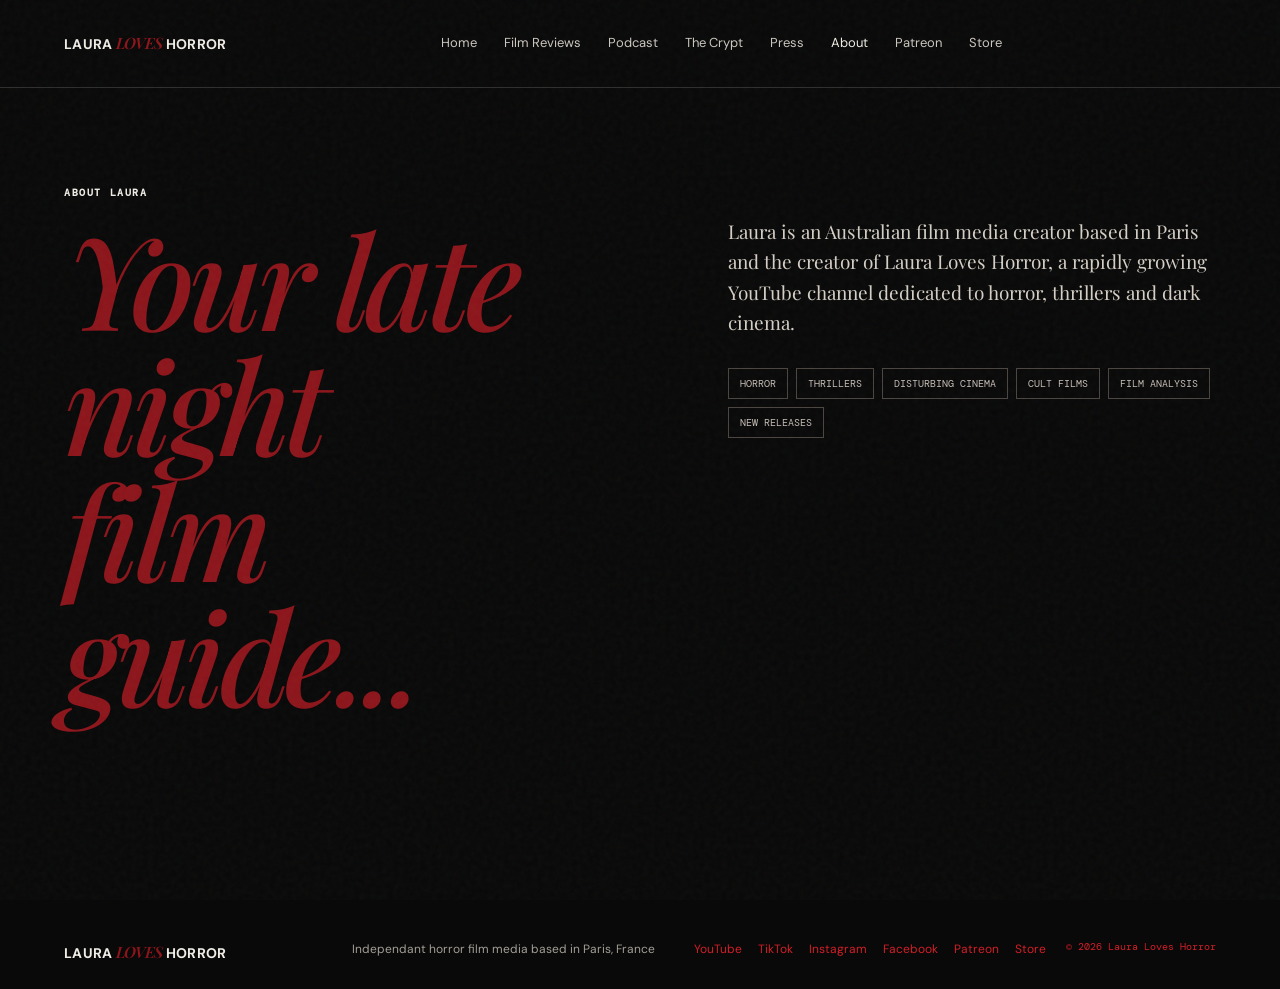
==== commit 26fc8181: "siete updates" ====
--- a/about.html
+++ b/about.html
@@ -2,4 +2,4 @@
 <!-- Google tag (gtag.js) -->
 <script async src="https://www.googletagmanager.com/gtag/js?id=G-9XBMNHVZBS"></script>
 <script>window.dataLayer=window.dataLayer||[];function gtag(){dataLayer.push(arguments)}gtag('js',new Date());gtag('config','G-9XBMNHVZBS');</script>
-<meta charset="UTF-8"/><meta name="viewport" content="width=device-width,initial-scale=1.0"/><meta name="theme-color" content="#090909"/><title>About Laura | Laura Loves Horror</title><link rel="preconnect" href="https://fonts.googleapis.com"/><link rel="preconnect" href="https://fonts.gstatic.com" crossorigin/><link href="https://fonts.googleapis.com/css2?family=DM+Mono:wght@400;500&family=DM+Sans:opsz,wght@9..40,400;9..40,500;9..40,600;9..40,700&family=Playfair+Display:ital,wght@0,500;0,600;0,700;1,500&display=swap" rel="stylesheet"/><link rel="stylesheet" href="styles.css"/><link rel="stylesheet" href="extra.css"/><link rel="stylesheet" href="updates.css"/></head><body><div class="grain"></div><header class="site-header page-header"><a href="index.html" class="brand"><span class="brand-laura">LAURA</span> <span class="brand-loves">LOVES</span> HORROR<i></i></a><button class="menu-toggle" aria-label="Open menu" aria-expanded="false"><span></span><span></span></button><nav class="main-nav"><a href="index.html">Home</a><a href="reviews.html">Reviews</a><a href="podcast.html">Podcast</a><a href="press.html">Press</a><a class="active" href="about.html">About</a><a data-shop-link href="#">Shop ↗</a></nav></header><main class="page-main"><section class="about-page section-shell"><p class="eyebrow about-label">About Laura</p><div class="about-page-grid"><h1 class="about-headline"><em>Your late night<br/>film guide...</em></h1><div><p data-edit="about-bio">Laura is an Australian film media creator based in Paris and the creator of Laura Loves Horror, a rapidly growing YouTube channel dedicated to horror, thrillers and dark cinema.</p><div class="topic-list"><span>Horror</span><span>Thrillers</span><span>Disturbing cinema</span><span>Cult films</span><span>Film analysis</span><span>New releases</span></div></div></div></section></main><footer><a class="brand" href="index.html"><span class="brand-laura">LAURA</span> <span class="brand-loves">LOVES</span> HORROR<i></i></a><p>Independent horror film media from Paris.</p><div class="socials"><a href="https://www.instagram.com/lauraloveshorrors/" target="_blank" rel="noreferrer">Instagram</a><a href="https://www.tiktok.com/@lauraloveshorror" target="_blank" rel="noreferrer">TikTok</a><a href="https://www.patreon.com/cw/LauraLovesHorror" target="_blank" rel="noreferrer">Patreon</a></div><small>© 2026 Laura Loves Horror</small></footer><script type="module" src="app.js"></script></body></html>
+<meta charset="UTF-8"/><meta name="viewport" content="width=device-width,initial-scale=1.0"/><meta name="theme-color" content="#090909"/><title>About Laura | Laura Loves Horror</title><link rel="preconnect" href="https://fonts.googleapis.com"/><link rel="preconnect" href="https://fonts.gstatic.com" crossorigin/><link href="https://fonts.googleapis.com/css2?family=DM+Mono:wght@400;500&family=DM+Sans:opsz,wght@9..40,400;9..40,500;9..40,600;9..40,700&family=Playfair+Display:ital,wght@0,500;0,600;0,700;1,500&display=swap" rel="stylesheet"/><link rel="stylesheet" href="styles.css"/><link rel="stylesheet" href="extra.css"/><link rel="stylesheet" href="updates.css"/></head><body><div class="grain"></div><header class="site-header page-header"><a href="index.html" class="brand"><span class="brand-laura">LAURA</span> <span class="brand-loves">LOVES</span> HORROR<i></i></a><button class="menu-toggle" aria-label="Open menu" aria-expanded="false"><span></span><span></span></button><nav class="main-nav"><a href="index.html">Home</a><a href="reviews.html">Reviews</a><a href="podcast.html">Podcast</a><a href="the-crypt.html">The Crypt</a><a href="press.html">Press</a><a class="active" href="about.html">About</a><a data-shop-link href="#">Shop ↗</a></nav></header><main class="page-main"><section class="about-page section-shell"><p class="eyebrow about-label">About Laura</p><div class="about-page-grid"><h1 class="about-headline"><em>Your late night<br/>film guide...</em></h1><div><p data-edit="about-bio">Laura is an Australian film media creator based in Paris and the creator of Laura Loves Horror, a rapidly growing YouTube channel dedicated to horror, thrillers and dark cinema.</p><div class="topic-list"><span>Horror</span><span>Thrillers</span><span>Disturbing cinema</span><span>Cult films</span><span>Film analysis</span><span>New releases</span></div></div></div></section></main><footer><a class="brand" href="index.html"><span class="brand-laura">LAURA</span> <span class="brand-loves">LOVES</span> HORROR<i></i></a><p>Independent horror film media from Paris.</p><div class="socials"><a href="https://www.instagram.com/lauraloveshorrors/" target="_blank" rel="noreferrer">Instagram</a><a href="https://www.tiktok.com/@lauraloveshorror" target="_blank" rel="noreferrer">TikTok</a><a href="https://www.patreon.com/cw/LauraLovesHorror" target="_blank" rel="noreferrer">Patreon</a></div><small>© 2026 Laura Loves Horror</small></footer><script type="module" src="app.js"></script></body></html>
--- a/updates.css
+++ b/updates.css
@@ -23,6 +23,14 @@
 .brand{color:var(--paper)}.press-section .section-shell{min-height:calc(100vh - 370px)}footer,footer *{color:var(--red-hot)}footer .brand .brand-laura,footer .brand .brand-loves{color:var(--red-hot)}footer .socials a:hover{color:var(--paper)}@media(max-width:760px){.press-section .section-shell{min-height:0}}
 .contact-section{background:#101010}
 .archive-card .review-meta{color:var(--paper)}
+.crypt-preview{background:#101010;border-top:1px solid var(--line);border-bottom:1px solid var(--line)}.crypt-intro{color:var(--muted);max-width:410px;margin:-20px 0 38px;font-size:16px}.crypt-grid{display:grid;grid-template-columns:repeat(3,1fr);gap:16px}.crypt-card{position:relative;min-height:330px;padding:24px;display:flex;flex-direction:column;justify-content:flex-end;overflow:hidden;border-top:1px solid #7d1a20;background:#181313}.crypt-card:before{content:"";position:absolute;inset:0;background:linear-gradient(0deg,#0b0909 6%,#0b09093d 72%),var(--image) center/cover;filter:grayscale(.65);transition:.3s}.crypt-card:hover:before{transform:scale(1.04);filter:grayscale(.15)}.crypt-card>*{position:relative}.crypt-card span{font:10px var(--mono);letter-spacing:.1em;text-transform:uppercase;color:var(--paper)}.crypt-card h3{font:500 clamp(26px,2.4vw,36px)/1.03 var(--serif);margin:12px 0 23px;max-width:350px}.crypt-card b{font:700 10px var(--sans);letter-spacing:.12em;text-transform:uppercase}.crypt-card i{color:var(--red-hot);font-style:normal;font-size:17px;margin-left:8px}.crypt-page{padding-top:115px}.crypt-page-intro{max-width:570px;color:var(--muted);font-size:18px;margin:32px 0 58px}.crypt-article{display:grid;grid-template-columns:33% 1fr;gap:52px;padding:32px 0;border-top:1px solid var(--line)}.crypt-article-image{min-height:220px;background:var(--image) center/cover;filter:grayscale(.45)}.crypt-article h2{font-size:clamp(36px,4vw,58px);max-width:740px}.crypt-article>div>p:not(.eyebrow){max-width:610px;color:var(--muted);margin:20px 0 28px}@media(max-width:760px){.crypt-grid{grid-template-columns:1fr}.crypt-card{min-height:270px}.crypt-page{padding-top:80px}.crypt-page-intro{margin:23px 0 38px;font-size:16px}.crypt-article{grid-template-columns:1fr;gap:22px;padding:25px 0}.crypt-article-image{min-height:210px}.crypt-article h2{font-size:38px}}
 .collaborate{color:#8c151b}
 footer .brand{color:var(--paper)}footer .brand .brand-laura{color:var(--paper)}footer .brand .brand-loves{color:#8c151b}
 footer p{color:var(--muted)}
+
+/* The Crypt article pages and Film Reviews rating filters */
+.crypt-article{transition:background .2s ease,padding .2s ease}.crypt-article:hover{background:#ffffff06;padding-left:16px;padding-right:16px}.crypt-article:hover .crypt-article-image{filter:grayscale(0)}.crypt-article .text-link b{color:var(--red-hot);font-size:17px;margin-left:8px}.crypt-article-page{padding-top:115px;max-width:1240px}.crypt-article-page>.text-link{display:inline-block;margin-bottom:42px}.crypt-article-page>.eyebrow{margin-bottom:20px}.crypt-article-page h1{font-size:clamp(54px,7.2vw,110px);max-width:1100px}.crypt-hero-image{height:min(540px,58vw);margin:52px 0;background:linear-gradient(0deg,#09090918,#09090918),var(--image) center/cover;filter:grayscale(.25)}.crypt-reading{max-width:720px;margin:0 auto 34px}.crypt-reading p{color:#c7c1ba;font-size:18px;line-height:1.65}.crypt-reading .lede{font:500 30px/1.23 var(--serif);color:var(--paper)}.crypt-reading .button{margin-top:20px}.rating-filter-row{display:flex;align-items:center;gap:8px;flex-wrap:wrap;margin:-14px 0 31px}.rating-filter-row:before{content:'Rating';font:10px var(--mono);letter-spacing:.12em;text-transform:uppercase;color:var(--muted);margin-right:5px}.rating-filter{appearance:none;background:transparent;border:1px solid var(--line);color:var(--paper);padding:10px 13px;font:12px/1 var(--sans);letter-spacing:.08em;cursor:pointer;transition:.2s}.rating-filter:hover,.rating-filter.active{background:var(--red-hot);border-color:var(--red-hot);color:#fff}.podcast-social-follow{margin:36px auto 0;text-align:center}.podcast-social-follow p{font:500 30px/1.1 var(--serif);font-style:italic;color:#111;margin:0 0 18px}.podcast-social-icons{display:flex;justify-content:center;gap:12px}.podcast-social-icon{width:42px;height:42px;border-radius:50%;background:#111;color:#fff;display:grid;place-items:center;font:600 19px/1 var(--sans);text-decoration:none;transition:transform .2s,background .2s}.podcast-social-icon:hover{transform:translateY(-3px);background:#2a2a2a}.podcast-social-icon[aria-label*="Instagram"]{background:#111}@media(max-width:760px){.crypt-article:hover{padding-left:0;padding-right:0}.crypt-article-page{padding-top:80px}.crypt-article-page>.text-link{margin-bottom:30px}.crypt-hero-image{margin:34px 0;height:280px}.crypt-reading p{font-size:16px}.crypt-reading .lede{font-size:25px}.rating-filter-row{margin:-6px 0 25px}.rating-filter-row:before{width:100%;margin-bottom:3px}.podcast-social-follow{margin-top:30px}}
+.letterboxd-follow{display:flex;flex-direction:column;align-items:center;gap:9px}.letterboxd-follow .button{min-width:402px;justify-content:center}.letterboxd-follow-copy{font:italic 15px/1.2 var(--serif);color:var(--paper);text-decoration:none}.letterboxd-follow-copy:hover{text-decoration:underline;text-underline-offset:4px}.recommendation-callout a{color:var(--red-hot);text-decoration:underline;text-underline-offset:5px}@media(max-width:760px){.letterboxd-follow{align-items:flex-start}.letterboxd-follow .button{min-width:0}.letterboxd-follow-copy{padding-left:2px}}
+/* Podcast social links sit between the two introductory columns. */
+.podcast-social-follow{grid-column:1/-1;justify-self:center;transform:translateX(-4vw);margin-top:-5px}.podcast-social-follow p{color:var(--paper)}@media(max-width:760px){.podcast-social-follow{transform:none;justify-self:center;margin-top:10px}}
+.recommendation-callout{font-size:clamp(19px,2vw,27px)!important}.letterboxd-follow-copy span{color:var(--red-hot)}
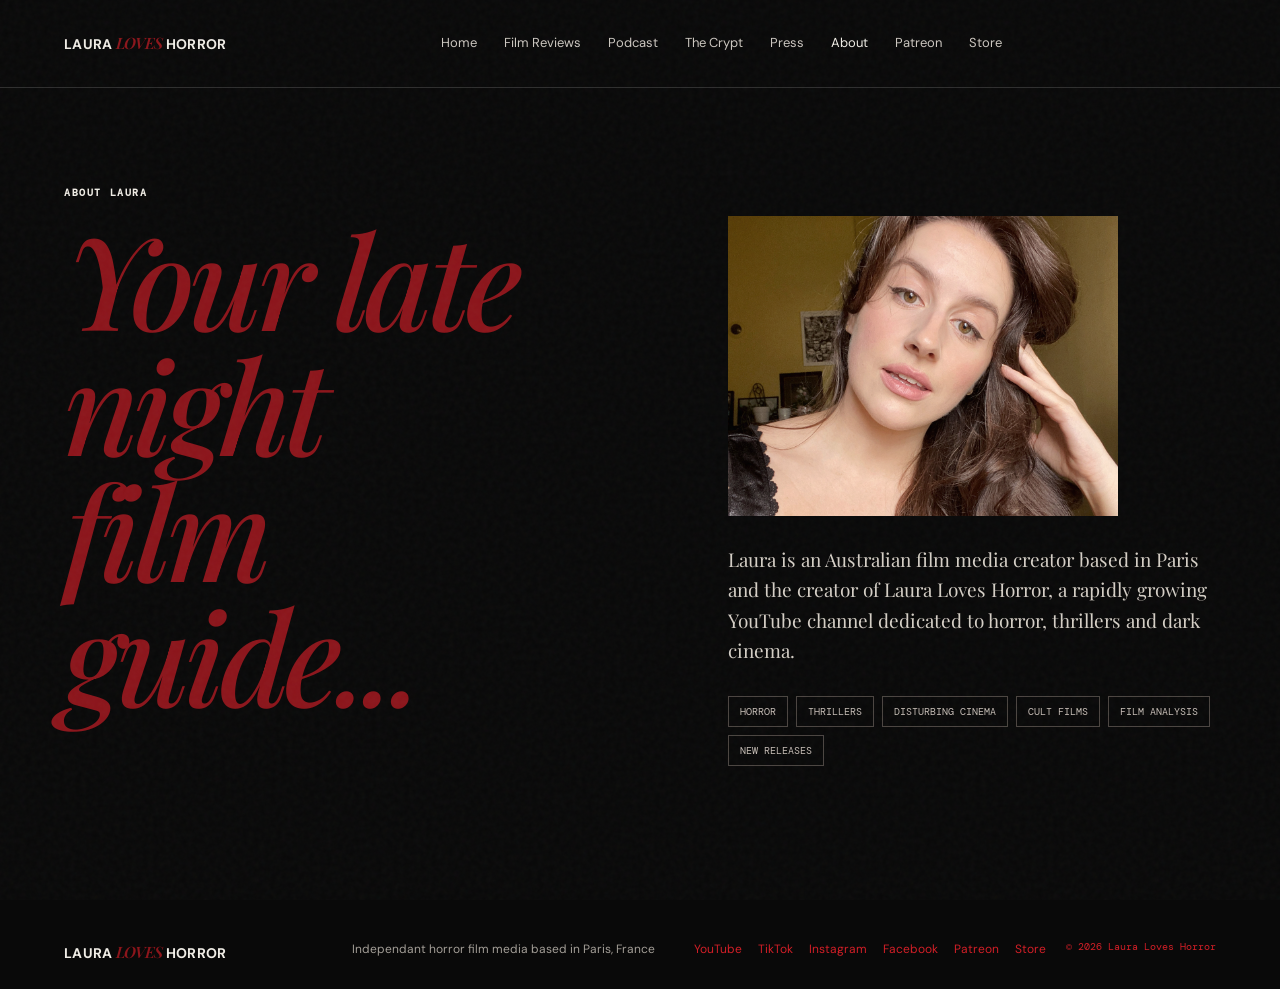
==== commit a4e3d32c: "big web update" ====
--- a/about.html
+++ b/about.html
@@ -1,5 +1,81 @@
-<!doctype html><html lang="en"><head>
+<!doctype html>
+<html lang="en">
+<head>
 <!-- Google tag (gtag.js) -->
-<script async src="https://www.googletagmanager.com/gtag/js?id=G-9XBMNHVZBS"></script>
+<script async src="https://www.googletagmanager.com/gtag/js?id=G-9XBMNHVZBS">
+</script>
 <script>window.dataLayer=window.dataLayer||[];function gtag(){dataLayer.push(arguments)}gtag('js',new Date());gtag('config','G-9XBMNHVZBS');</script>
-<meta charset="UTF-8"/><meta name="viewport" content="width=device-width,initial-scale=1.0"/><meta name="theme-color" content="#090909"/><title>About Laura | Laura Loves Horror</title><link rel="preconnect" href="https://fonts.googleapis.com"/><link rel="preconnect" href="https://fonts.gstatic.com" crossorigin/><link href="https://fonts.googleapis.com/css2?family=DM+Mono:wght@400;500&family=DM+Sans:opsz,wght@9..40,400;9..40,500;9..40,600;9..40,700&family=Playfair+Display:ital,wght@0,500;0,600;0,700;1,500&display=swap" rel="stylesheet"/><link rel="stylesheet" href="styles.css"/><link rel="stylesheet" href="extra.css"/><link rel="stylesheet" href="updates.css"/></head><body><div class="grain"></div><header class="site-header page-header"><a href="index.html" class="brand"><span class="brand-laura">LAURA</span> <span class="brand-loves">LOVES</span> HORROR<i></i></a><button class="menu-toggle" aria-label="Open menu" aria-expanded="false"><span></span><span></span></button><nav class="main-nav"><a href="index.html">Home</a><a href="reviews.html">Reviews</a><a href="podcast.html">Podcast</a><a href="the-crypt.html">The Crypt</a><a href="press.html">Press</a><a class="active" href="about.html">About</a><a data-shop-link href="#">Shop ↗</a></nav></header><main class="page-main"><section class="about-page section-shell"><p class="eyebrow about-label">About Laura</p><div class="about-page-grid"><h1 class="about-headline"><em>Your late night<br/>film guide...</em></h1><div><p data-edit="about-bio">Laura is an Australian film media creator based in Paris and the creator of Laura Loves Horror, a rapidly growing YouTube channel dedicated to horror, thrillers and dark cinema.</p><div class="topic-list"><span>Horror</span><span>Thrillers</span><span>Disturbing cinema</span><span>Cult films</span><span>Film analysis</span><span>New releases</span></div></div></div></section></main><footer><a class="brand" href="index.html"><span class="brand-laura">LAURA</span> <span class="brand-loves">LOVES</span> HORROR<i></i></a><p>Independent horror film media from Paris.</p><div class="socials"><a href="https://www.instagram.com/lauraloveshorrors/" target="_blank" rel="noreferrer">Instagram</a><a href="https://www.tiktok.com/@lauraloveshorror" target="_blank" rel="noreferrer">TikTok</a><a href="https://www.patreon.com/cw/LauraLovesHorror" target="_blank" rel="noreferrer">Patreon</a></div><small>© 2026 Laura Loves Horror</small></footer><script type="module" src="app.js"></script></body></html>
+<meta charset="UTF-8"/>
+<meta name="viewport" content="width=device-width,initial-scale=1.0"/>
+<meta name="theme-color" content="#090909"/>
+<title>About Laura | Laura Loves Horror</title>
+<link rel="preconnect" href="https://fonts.googleapis.com"/>
+<link rel="preconnect" href="https://fonts.gstatic.com" crossorigin/>
+<link href="https://fonts.googleapis.com/css2?family=DM+Mono:wght@400;500&family=DM+Sans:opsz,wght@9..40,400;9..40,500;9..40,600;9..40,700&family=Playfair+Display:ital,wght@0,500;0,600;0,700;1,500&display=swap" rel="stylesheet"/>
+<link rel="stylesheet" href="styles.css"/>
+<link rel="stylesheet" href="extra.css"/>
+<link rel="stylesheet" href="updates.css"/>
+</head>
+<body>
+<div class="grain">
+</div>
+<header class="site-header page-header">
+<a href="index.html" class="brand">
+<span class="brand-laura">LAURA</span> <span class="brand-loves">LOVES</span> HORROR<i>
+</i>
+</a>
+<button class="menu-toggle" aria-label="Open menu" aria-expanded="false">
+<span>
+</span>
+<span>
+</span>
+</button>
+<nav class="main-nav">
+<a href="index.html">Home</a>
+<a href="reviews.html">Reviews</a>
+<a href="podcast.html">Podcast</a>
+<a href="the-crypt.html">The Crypt</a>
+<a href="press.html">Press</a>
+<a class="active" href="about.html">About</a>
+<a data-shop-link href="#">Shop ↗</a>
+</nav>
+</header>
+<main class="page-main">
+<section class="about-page section-shell">
+<p class="eyebrow about-label">About Laura</p>
+<div class="about-page-grid">
+<h1 class="about-headline">
+<em>Your late night<br/>film guide...</em>
+</h1>
+<div>
+<img class="about-bio-portrait" src="laura-about-portrait.jpg" alt="Portrait of Laura"/>
+<p data-edit="about-bio">Laura is an Australian film media creator based in Paris and the creator of Laura Loves Horror, a rapidly growing YouTube channel dedicated to horror, thrillers and dark cinema.</p>
+<div class="topic-list">
+<span>Horror</span>
+<span>Thrillers</span>
+<span>Disturbing cinema</span>
+<span>Cult films</span>
+<span>Film analysis</span>
+<span>New releases</span>
+</div>
+</div>
+</div>
+</section>
+</main>
+<footer>
+<a class="brand" href="index.html">
+<span class="brand-laura">LAURA</span> <span class="brand-loves">LOVES</span> HORROR<i>
+</i>
+</a>
+<p>Independent horror film media from Paris.</p>
+<div class="socials">
+<a href="https://www.instagram.com/lauraloveshorrors/" target="_blank" rel="noreferrer">Instagram</a>
+<a href="https://www.tiktok.com/@lauraloveshorror" target="_blank" rel="noreferrer">TikTok</a>
+<a href="https://www.patreon.com/cw/LauraLovesHorror" target="_blank" rel="noreferrer">Patreon</a>
+</div>
+<small>© 2026 Laura Loves Horror</small>
+</footer>
+<script type="module" src="app.js">
+</script>
+</body>
+</html>
--- a/updates.css
+++ b/updates.css
@@ -1,6 +1,6 @@
 /* Personal portrait and final identity refinements. */
 .about-image{background:linear-gradient(90deg,#6b0d1133,#6b0d1100),url('laura-portrait.png') center 28%/cover!important;filter:grayscale(1) contrast(1.13) brightness(.78)!important}.collaborate{color:#8c151b;font-size:clamp(58px,6vw,88px)}@media(max-width:760px){.about-image{background-position:center 22%!important}.collaborate{font-size:clamp(54px,15vw,72px)}}
-.brand .brand-laura{color:var(--paper)}.brand .brand-loves{color:#8c151b}
+.brand .brand-laura{color:var(--paper)}.brand .brand-loves{color:#8c151b}.site-header .brand .brand-horror{color:var(--paper)!important}
 /* 2026 editorial site update */
 .brand .brand-loves{font-family:var(--serif);font-style:italic;font-weight:600;letter-spacing:-.04em}.page-header{position:relative;background:#090909}.page-main{min-height:65vh}.hero-image{background:#090909!important}.hero-portrait{position:absolute;inset:88px auto 0 5vw;width:31vw;background:linear-gradient(90deg,#090909 0%,transparent 28%),linear-gradient(0deg,#090909 0%,transparent 35%),url('laura-portrait.png') center top/cover no-repeat;filter:grayscale(1) contrast(1.08) brightness(.68);opacity:.56;mix-blend-mode:screen}.hero-content{margin-left:41vw;max-width:660px}.hero-shade{background:radial-gradient(circle at 72% 50%,#4d080c28,transparent 31%)!important}.review-archive{background:#090909;min-height:75vh}.archive-card:before{display:block;background:linear-gradient(0deg,#090909f2 0%,#09090916 72%),var(--image) center/cover!important;filter:grayscale(.35) contrast(1.05)!important}.archive-card:hover:before{filter:grayscale(0)!important}.letterboxd-callout{border-top:1px solid #463a38;margin-top:58px;padding-top:32px;display:flex;align-items:center;justify-content:space-between;gap:25px}.letterboxd-callout p{font:500 clamp(22px,3vw,35px)/1.1 var(--serif);margin:0;max-width:520px}.letterboxd-callout strong{color:#8c151b;font-weight:500}.podcast-page{min-height:calc(100vh - 88px);display:flex;align-items:center}.podcast-page h1{font-size:clamp(60px,9vw,140px)}.press-section .section-shell{min-height:calc(100vh - 88px);align-content:center}.about-page{min-height:calc(100vh - 88px)}@media(max-width:760px){.hero-portrait{inset:68px auto auto 0;width:67vw;height:325px;opacity:.31}.hero-content{margin-left:20px;margin-right:20px;padding-top:270px}.hero{height:auto;min-height:725px}.letterboxd-callout{display:block}.letterboxd-callout .button{margin-top:22px}.podcast-page{min-height:calc(100vh - 68px)}.press-section .section-shell,.about-page{min-height:0}}
 .letterboxd-action{display:flex;align-items:center;gap:15px;flex-shrink:0}.letterboxd-action img{width:78px;height:78px;border-radius:50%;object-fit:cover}@media(max-width:760px){.letterboxd-action{margin-top:22px}.letterboxd-callout .button{margin-top:0}.letterboxd-action img{width:62px;height:62px}}
@@ -30,7 +30,22 @@
 
 /* The Crypt article pages and Film Reviews rating filters */
 .crypt-article{transition:background .2s ease,padding .2s ease}.crypt-article:hover{background:#ffffff06;padding-left:16px;padding-right:16px}.crypt-article:hover .crypt-article-image{filter:grayscale(0)}.crypt-article .text-link b{color:var(--red-hot);font-size:17px;margin-left:8px}.crypt-article-page{padding-top:115px;max-width:1240px}.crypt-article-page>.text-link{display:inline-block;margin-bottom:42px}.crypt-article-page>.eyebrow{margin-bottom:20px}.crypt-article-page h1{font-size:clamp(54px,7.2vw,110px);max-width:1100px}.crypt-hero-image{height:min(540px,58vw);margin:52px 0;background:linear-gradient(0deg,#09090918,#09090918),var(--image) center/cover;filter:grayscale(.25)}.crypt-reading{max-width:720px;margin:0 auto 34px}.crypt-reading p{color:#c7c1ba;font-size:18px;line-height:1.65}.crypt-reading .lede{font:500 30px/1.23 var(--serif);color:var(--paper)}.crypt-reading .button{margin-top:20px}.rating-filter-row{display:flex;align-items:center;gap:8px;flex-wrap:wrap;margin:-14px 0 31px}.rating-filter-row:before{content:'Rating';font:10px var(--mono);letter-spacing:.12em;text-transform:uppercase;color:var(--muted);margin-right:5px}.rating-filter{appearance:none;background:transparent;border:1px solid var(--line);color:var(--paper);padding:10px 13px;font:12px/1 var(--sans);letter-spacing:.08em;cursor:pointer;transition:.2s}.rating-filter:hover,.rating-filter.active{background:var(--red-hot);border-color:var(--red-hot);color:#fff}.podcast-social-follow{margin:36px auto 0;text-align:center}.podcast-social-follow p{font:500 30px/1.1 var(--serif);font-style:italic;color:#111;margin:0 0 18px}.podcast-social-icons{display:flex;justify-content:center;gap:12px}.podcast-social-icon{width:42px;height:42px;border-radius:50%;background:#111;color:#fff;display:grid;place-items:center;font:600 19px/1 var(--sans);text-decoration:none;transition:transform .2s,background .2s}.podcast-social-icon:hover{transform:translateY(-3px);background:#2a2a2a}.podcast-social-icon[aria-label*="Instagram"]{background:#111}@media(max-width:760px){.crypt-article:hover{padding-left:0;padding-right:0}.crypt-article-page{padding-top:80px}.crypt-article-page>.text-link{margin-bottom:30px}.crypt-hero-image{margin:34px 0;height:280px}.crypt-reading p{font-size:16px}.crypt-reading .lede{font-size:25px}.rating-filter-row{margin:-6px 0 25px}.rating-filter-row:before{width:100%;margin-bottom:3px}.podcast-social-follow{margin-top:30px}}
+
+/* Full-length Crypt article */
+.longform{max-width:1120px;padding-top:105px;padding-bottom:110px}.longform-back{display:inline-block;margin-bottom:43px}.longform h1{font-size:clamp(50px,7vw,100px);max-width:1060px;line-height:.96}.longform h1 em{color:var(--red-hot)}.longform-dek{max-width:720px;margin:32px 0 20px;font-size:clamp(19px,2vw,25px);line-height:1.4;color:#d0c9c2}.spoiler-note{display:inline-block;padding:10px 13px;border:1px solid var(--line);font:10px/1.2 var(--mono);letter-spacing:.09em;text-transform:uppercase;color:var(--red-hot);margin:0 0 45px}.longform-feature{margin:0 0 66px}.longform-feature img{display:block;width:100%;max-height:600px;object-fit:cover;filter:saturate(.78) contrast(1.04)}.longform-feature figcaption{margin-top:10px;color:var(--muted);font-size:13px}.longform-copy{max-width:760px;margin:0 auto}.longform-copy>p,.longform-copy section>p{font-size:18px;line-height:1.72;color:#d0c9c2;margin:0 0 21px}.longform-copy section{margin:86px 0}.longform-copy h2{font-size:clamp(36px,4.2vw,61px);line-height:1.03;margin:0 0 12px}.longform-copy h2 span{display:block;font:11px var(--mono);letter-spacing:.13em;color:var(--red-hot);margin-bottom:13px}.longform-copy h2 em{color:var(--red-hot);font-size:.72em}.longform-copy .film-credit{font:11px var(--mono);letter-spacing:.12em;text-transform:uppercase;color:var(--muted);margin-bottom:28px}.longform-copy section>img{display:block;width:100%;max-height:500px;object-fit:cover;margin:0 0 30px;filter:saturate(.75) contrast(1.03)}.longform-closing{border-top:1px solid var(--line);padding-top:72px}.longform-closing .button{margin-top:17px}.article-tags{display:flex;flex-wrap:wrap;gap:10px;border-top:1px solid var(--line);padding-top:30px;margin-top:70px}.article-tags span{border:1px solid #8c1c22;color:var(--red-hot);padding:9px 11px;font:10px var(--mono);letter-spacing:.06em}@media(max-width:760px){.longform{padding-top:80px;padding-bottom:70px}.longform-back{margin-bottom:30px}.longform-dek{margin-top:23px;font-size:18px}.spoiler-note{margin-bottom:30px;font-size:9px}.longform-feature{margin-bottom:42px}.longform-copy>p,.longform-copy section>p{font-size:16px}.longform-copy section{margin:58px 0}.longform-closing{padding-top:50px}.article-tags{margin-top:48px}}
 .letterboxd-follow{display:flex;flex-direction:column;align-items:center;gap:9px}.letterboxd-follow .button{min-width:402px;justify-content:center}.letterboxd-follow-copy{font:italic 15px/1.2 var(--serif);color:var(--paper);text-decoration:none}.letterboxd-follow-copy:hover{text-decoration:underline;text-underline-offset:4px}.recommendation-callout a{color:var(--red-hot);text-decoration:underline;text-underline-offset:5px}@media(max-width:760px){.letterboxd-follow{align-items:flex-start}.letterboxd-follow .button{min-width:0}.letterboxd-follow-copy{padding-left:2px}}
 /* Podcast social links sit between the two introductory columns. */
 .podcast-social-follow{grid-column:1/-1;justify-self:center;transform:translateX(-4vw);margin-top:-5px}.podcast-social-follow p{color:var(--paper)}@media(max-width:760px){.podcast-social-follow{transform:none;justify-self:center;margin-top:10px}}
 .recommendation-callout{font-size:clamp(19px,2vw,27px)!important}.letterboxd-follow-copy span{color:var(--red-hot)}
+
+/* Credits and embedded video for The 10 Scariest Horror Movies article. */
+.longform-feature figcaption{display:flex;justify-content:space-between;gap:16px}.image-credit{margin:8px 0 0 auto;text-align:right;color:#8f8982!important;font-size:11px!important;font-style:italic;line-height:1.25}.longform-feature .image-credit{margin:0}.article-image{margin:0 0 30px}.article-image img{display:block;width:100%;max-height:500px;object-fit:cover;filter:saturate(.75) contrast(1.03)}.article-watch{max-width:760px;margin-top:38px}.article-watch .eyebrow{margin:0 0 13px;color:var(--red-hot)}.article-video{position:relative;width:100%;padding-top:56.25%;background:#080808}.article-video iframe{position:absolute;inset:0;width:100%;height:100%;border:0}@media(max-width:760px){.longform-feature figcaption{display:block}.longform-feature .image-credit{margin-top:7px}.article-watch{margin-top:30px}}
+/* Portrait above the About-page biography. */
+.about-bio-portrait{display:block;width:min(100%,390px);height:300px;object-fit:cover;object-position:center 18%;margin:0 0 28px;filter:saturate(.82) contrast(1.04)}
+
+/* The Crypt category filters mirror the Film Reviews controls. */
+.crypt-category-nav{display:flex;flex-wrap:wrap;gap:12px;margin:0 0 42px;padding:0}
+.crypt-category-nav button{appearance:none;background:transparent;border:1px solid #514845;color:var(--paper);padding:15px 18px;font:500 12px/1 var(--mono);letter-spacing:.04em;text-transform:uppercase;cursor:pointer;transition:background .18s ease,border-color .18s ease,color .18s ease}
+.crypt-category-nav button:hover,.crypt-category-nav button.active{background:var(--red-hot);border-color:var(--red-hot);color:#fff}
+.crypt-empty{color:var(--muted);padding:30px 0;font-size:18px}.article-byline{color:var(--paper);opacity:.9}
+@media(max-width:760px){.about-bio-portrait{height:300px;object-position:center 18%;margin-bottom:22px}.crypt-category-nav{gap:9px;margin-bottom:30px}.crypt-category-nav button{padding:12px 13px;font-size:10px}}
